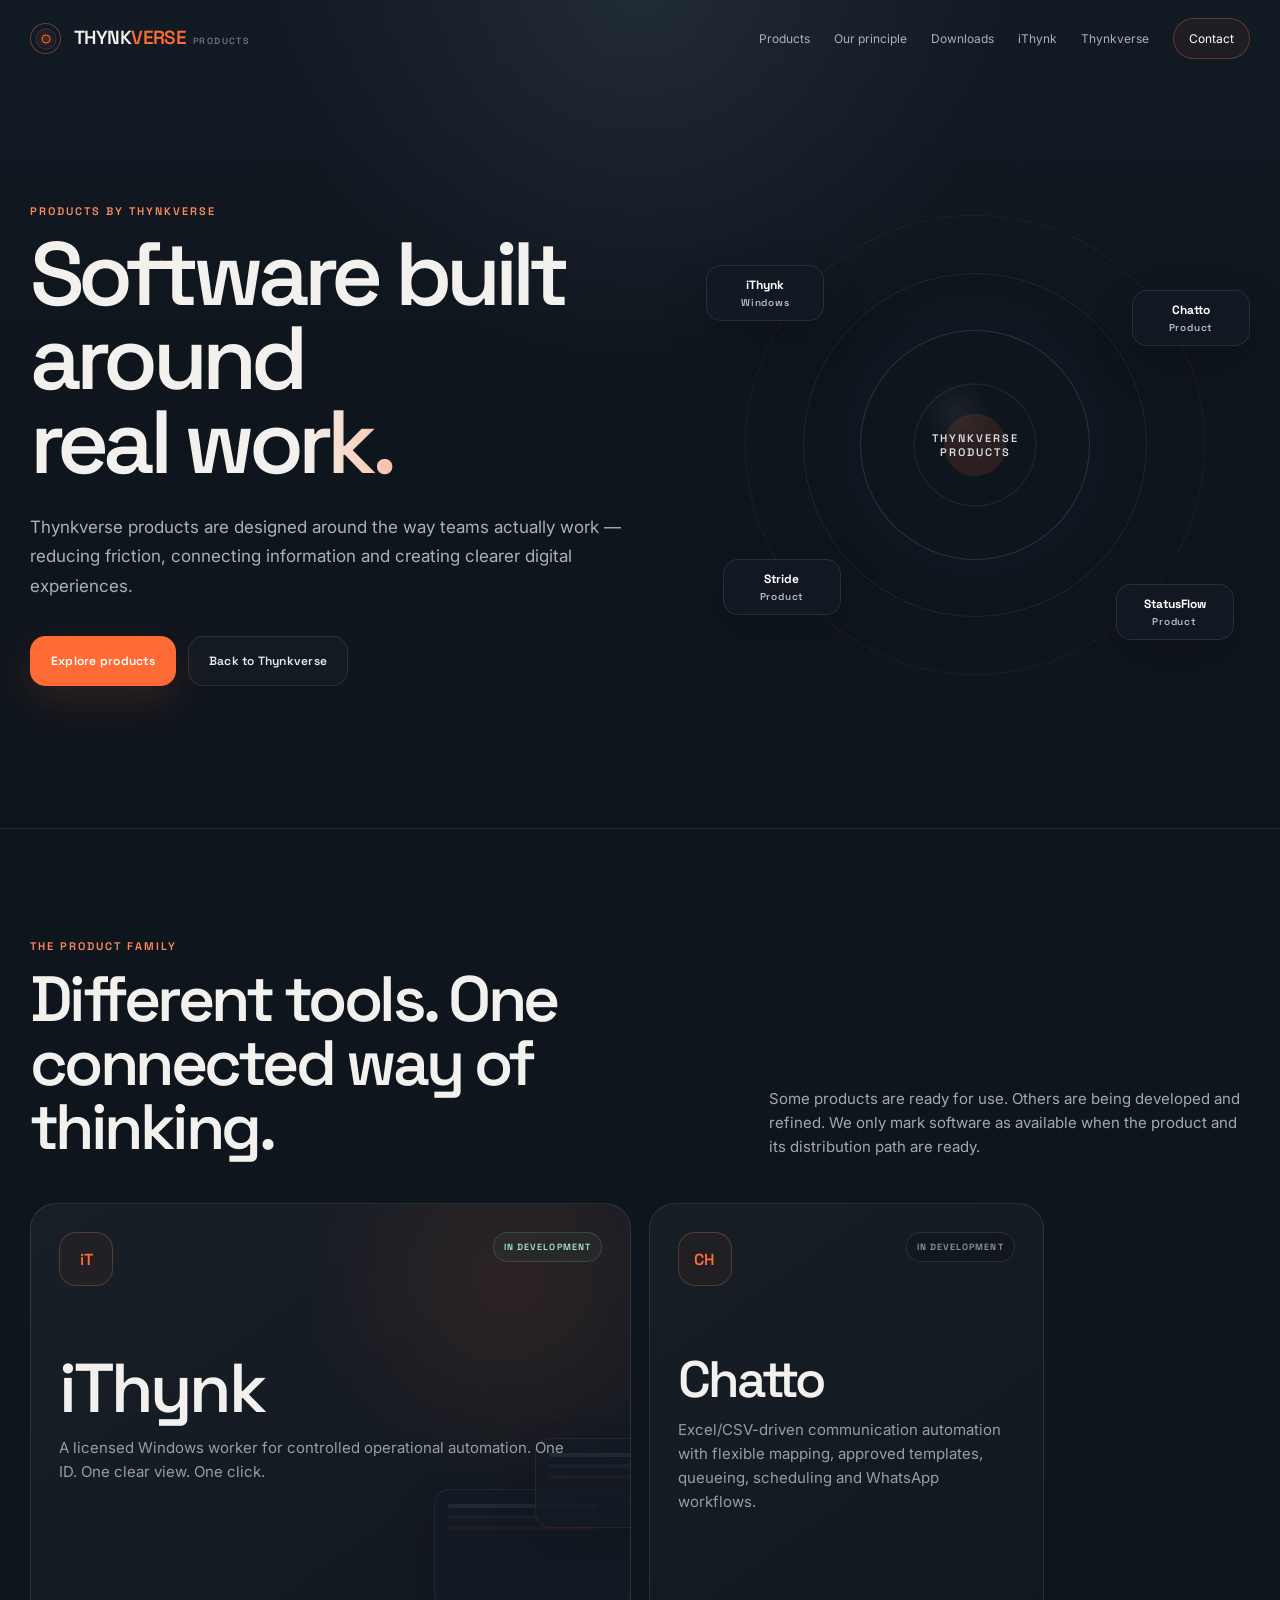
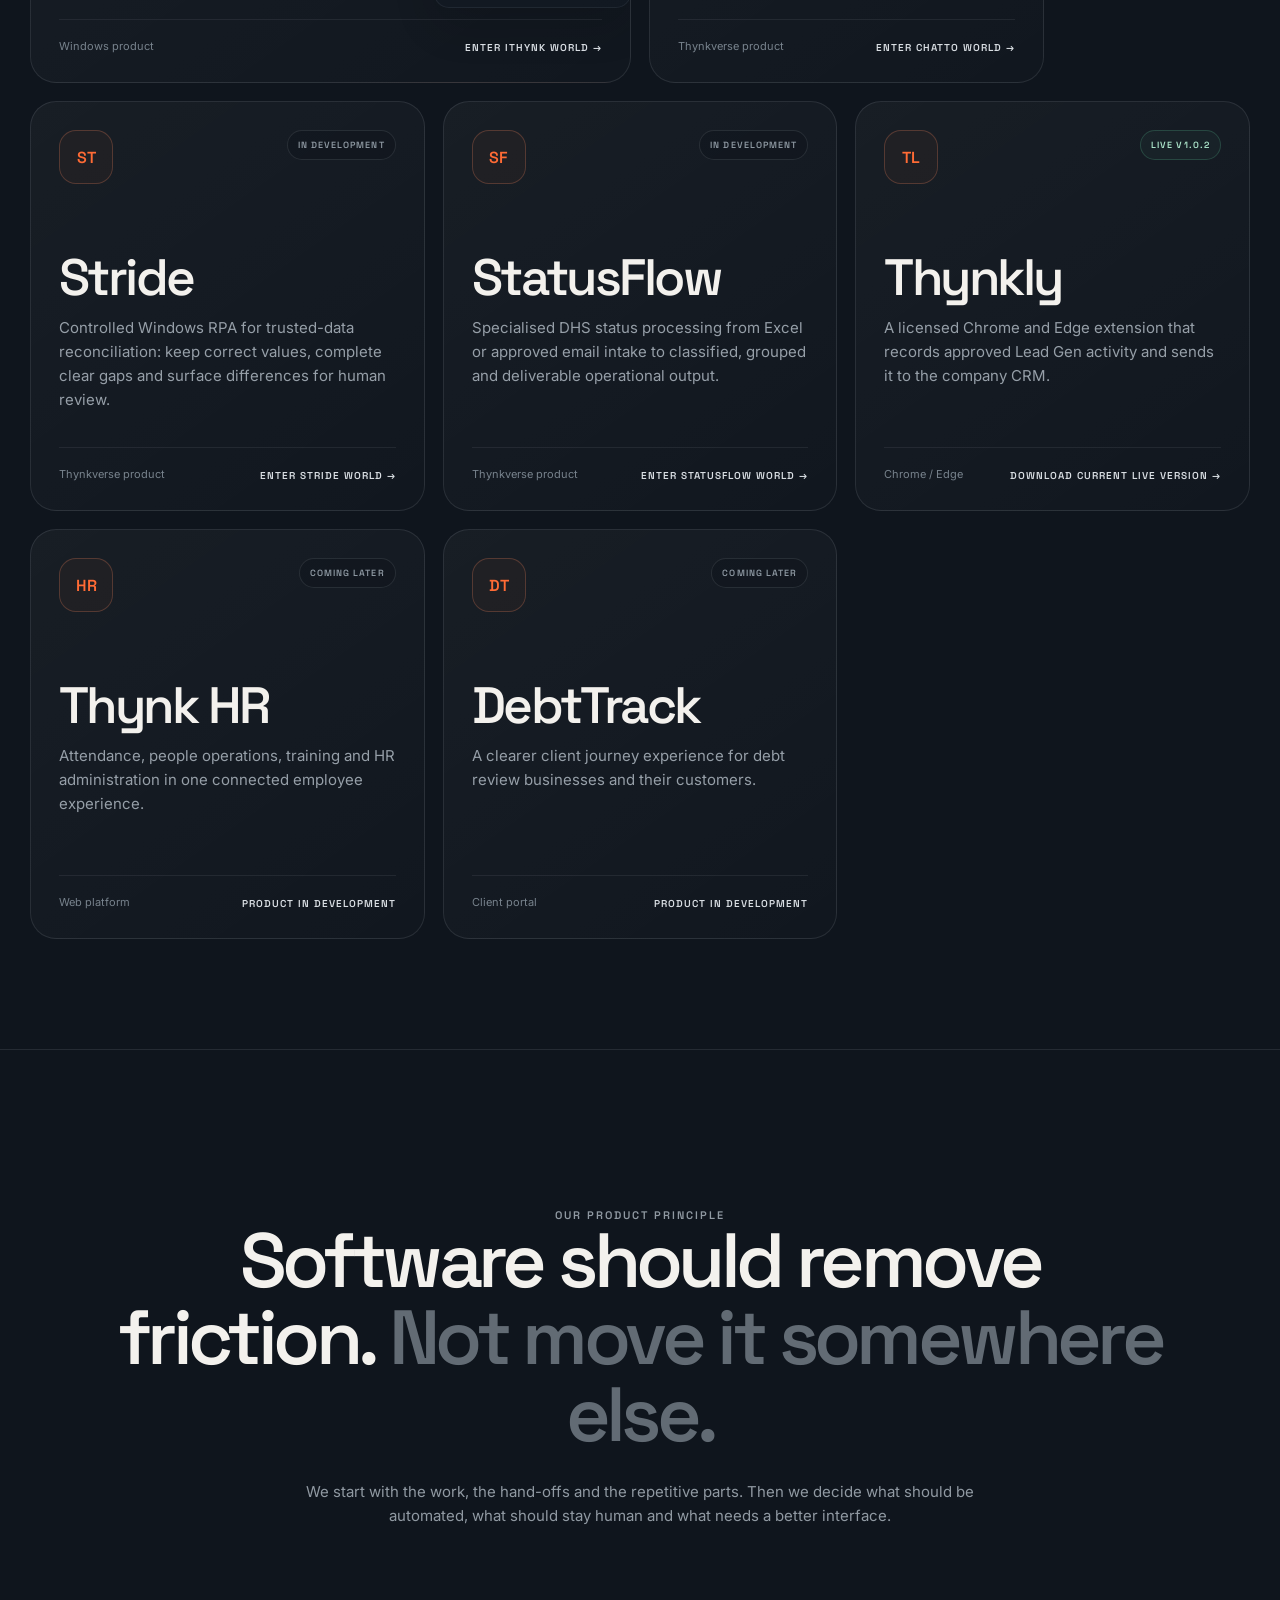
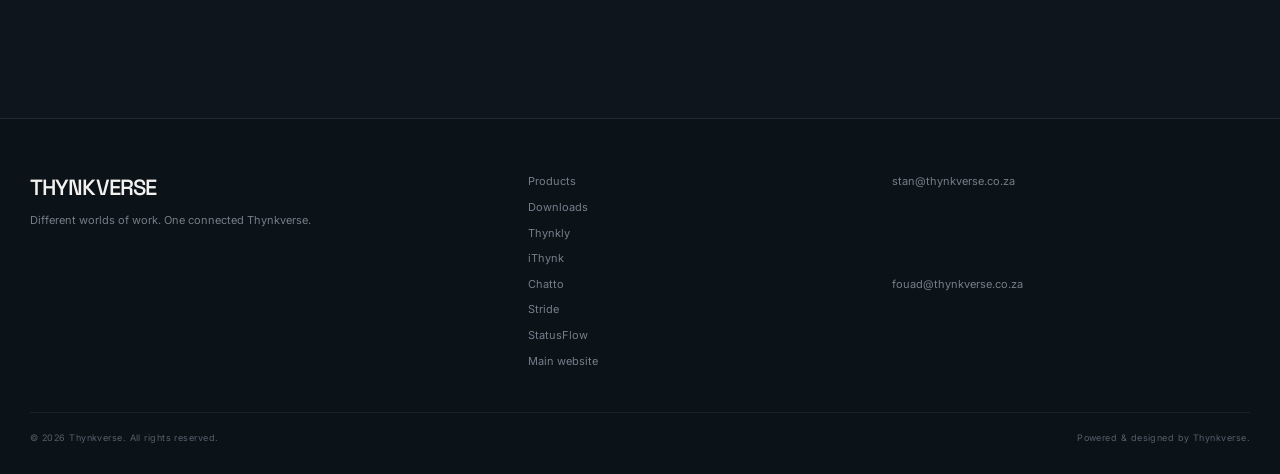
==== index.html @ 0e50cc1a "site(thynkly): stage v1.0.2 listing for Products and Downloads" ====
<!doctype html>
<html lang="en">
<head>
  <meta charset="utf-8">
  <meta name="viewport" content="width=device-width,initial-scale=1">
  <title>Products by Thynkverse</title>
  <meta name="description" content="Explore software products built by Thynkverse for real operational work.">
  <meta name="theme-color" content="#0f151d">
  <link rel="stylesheet" href="styles.css">
</head>
<body>
<div class="page-shell">
  <header class="site-header">
    <nav class="nav">
      <a class="brand" href="https://www.thynkverse.co.za/" aria-label="Thynkverse home">
        <span class="brand-mark" aria-hidden="true"></span>
        <span>THYNK<em>VERSE</em> <small>Products</small></span>
      </a>
      <button class="menu-button" aria-label="Open menu" aria-expanded="false">☰</button>
      <div class="nav-links">
        <a href="#products">Products</a>
        <a href="#principle">Our principle</a>
        <a href="downloads.html">Downloads</a>
        <a href="ithynk.html">iThynk</a>
        <a href="https://www.thynkverse.co.za/">Thynkverse</a>
        <a class="nav-cta" href="mailto:stan@thynkverse.co.za">Contact</a>
      </div>
    </nav>
  </header>

  <main>
    <section class="hero">
      <div class="container hero-grid">
        <div class="hero-copy reveal">
          <p class="eyebrow">Products by Thynkverse</p>
          <h1>Software built around <span class="gradient">real work.</span></h1>
          <p>Thynkverse products are designed around the way teams actually work — reducing friction, connecting information and creating clearer digital experiences.</p>
          <div class="hero-actions">
            <a class="btn btn-primary" href="#products">Explore products</a>
            <a class="btn btn-secondary" href="https://www.thynkverse.co.za/">Back to Thynkverse</a>
          </div>
        </div>
        <div class="product-orbit reveal" aria-hidden="true">
          <div class="orbit-core"><div class="core-label">THYNKVERSE<br>PRODUCTS</div></div>
          <div class="orbit-node"><strong>iThynk</strong>Windows</div>
          <div class="orbit-node"><strong>Chatto</strong>Product</div>
          <div class="orbit-node"><strong>Stride</strong>Product</div>
          <div class="orbit-node"><strong>StatusFlow</strong>Product</div>
        </div>
      </div>
    </section>

    <section class="section section-line" id="products">
      <div class="container">
        <div class="section-heading reveal">
          <div>
            <p class="eyebrow">The product family</p>
            <h2>Different tools. One connected way of thinking.</h2>
          </div>
          <p>Some products are ready for use. Others are being developed and refined. We only mark software as available when the product and its distribution path are ready.</p>
        </div>

        <div class="product-grid">
          <a class="product-card featured reveal" href="ithynk.html">
            <div class="product-top">
              <span class="product-icon">iT</span>
              <span class="product-badge live">In development</span>
            </div>
            <h3>iThynk</h3>
            <p>A licensed Windows worker for controlled operational automation. One ID. One clear view. One click.</p>
            <div class="product-visual" aria-hidden="true">
              <div class="ui-window one"></div><div class="ui-window two"></div>
            </div>
            <div class="product-meta"><span>Windows product</span><span class="product-link">Enter iThynk world →</span></div>
          </a>

          <a class="product-card reveal" href="chatto.html">
            <div class="product-top"><span class="product-icon">CH</span><span class="product-badge">In development</span></div>
            <h3>Chatto</h3>
            <p>Excel/CSV-driven communication automation with flexible mapping, approved templates, queueing, scheduling and WhatsApp workflows.</p>
            <div class="product-meta"><span>Thynkverse product</span><span class="product-link">Enter Chatto world →</span></div>
          </a>

          <a class="product-card reveal" href="stride.html">
            <div class="product-top"><span class="product-icon">ST</span><span class="product-badge">In development</span></div>
            <h3>Stride</h3>
            <p>Controlled Windows RPA for trusted-data reconciliation: keep correct values, complete clear gaps and surface differences for human review.</p>
            <div class="product-meta"><span>Thynkverse product</span><span class="product-link">Enter Stride world →</span></div>
          </a>

          <a class="product-card reveal" href="statusflow.html">
            <div class="product-top"><span class="product-icon">SF</span><span class="product-badge">In development</span></div>
            <h3>StatusFlow</h3>
            <p>Specialised DHS status processing from Excel or approved email intake to classified, grouped and deliverable operational output.</p>
            <div class="product-meta"><span>Thynkverse product</span><span class="product-link">Enter StatusFlow world →</span></div>
          </a>

          <a class="product-card reveal" href="thynkly.html">
            <div class="product-top"><span class="product-icon">TL</span><span class="product-badge live">LIVE v1.0.2</span></div>
            <h3>Thynkly</h3>
            <p>A licensed Chrome and Edge extension that records approved Lead Gen activity and sends it to the company CRM.</p>
            <div class="product-meta"><span>Chrome / Edge</span><span class="product-link">Download current LIVE version →</span></div>
          </a>

          <div class="product-card reveal">
            <div class="product-top"><span class="product-icon">HR</span><span class="product-badge">Coming later</span></div>
            <h3>Thynk HR</h3>
            <p>Attendance, people operations, training and HR administration in one connected employee experience.</p>
            <div class="product-meta"><span>Web platform</span><span class="product-link">Product in development</span></div>
          </div>

          <div class="product-card reveal">
            <div class="product-top"><span class="product-icon">DT</span><span class="product-badge">Coming later</span></div>
            <h3>DebtTrack</h3>
            <p>A clearer client journey experience for debt review businesses and their customers.</p>
            <div class="product-meta"><span>Client portal</span><span class="product-link">Product in development</span></div>
          </div>
        </div>
      </div>
    </section>

    <section class="philosophy section-line" id="principle">
      <div class="container reveal">
        <p class="eyebrow">Our product principle</p>
        <h2>Software should remove friction. <span>Not move it somewhere else.</span></h2>
        <p>We start with the work, the hand-offs and the repetitive parts. Then we decide what should be automated, what should stay human and what needs a better interface.</p>
      </div>
    </section>
  </main>

  <footer>
    <div class="container">
      <div class="footer-grid">
        <div><h3>THYNKVERSE</h3><p>Different worlds of work. One connected Thynkverse.</p></div>
        <div class="footer-links"><a href="#products">Products</a><a href="downloads.html">Downloads</a><a href="thynkly.html">Thynkly</a><a href="ithynk.html">iThynk</a><a href="chatto.html">Chatto</a><a href="stride.html">Stride</a><a href="statusflow.html">StatusFlow</a><a href="https://www.thynkverse.co.za/">Main website</a></div>
        <div class="footer-links"><a href="mailto:stan@thynkverse.co.za">stan@thynkverse.co.za</a><a href="mailto:fouad@thynkverse.co.za">fouad@thynkverse.co.za</a></div>
      </div>
      <div class="footer-bottom"><span>© 2026 Thynkverse. All rights reserved.</span><span>Powered & designed by Thynkverse.</span></div>
    </div>
  </footer>
</div>
<script src="app.js"></script>
</body>
</html>
---- styles.css ----
@import url('https://fonts.googleapis.com/css2?family=Inter:wght@400;500;600&family=Space+Grotesk:wght@500;600&display=swap');

:root{
  --bg:#0f151d;
  --bg-2:#121a24;
  --panel:#151e29;
  --panel-2:#192431;
  --text:#f3f1ed;
  --muted:#a4a9b0;
  --muted-2:#737c86;
  --line:rgba(220,228,238,.11);
  --orange:#ff6b35;
  --orange-2:#ff8a5b;
  --green:#63d9a4;
  --max:1220px;
  --display:'Space Grotesk',system-ui,sans-serif;
  --body:'Inter',system-ui,sans-serif;
  --ease:cubic-bezier(.2,.8,.2,1);
}

*{box-sizing:border-box}
html{scroll-behavior:smooth;background:var(--bg)}
body{margin:0;background:var(--bg);color:var(--text);font-family:var(--body);font-size:15px;line-height:1.6;overflow-x:hidden}
a{color:inherit}
button,a{-webkit-tap-highlight-color:transparent}
img{max-width:100%}
::selection{background:rgba(255,107,53,.35);color:#fff}

.page-shell{min-height:100vh;position:relative;isolation:isolate}
.page-shell::before{content:"";position:fixed;inset:0;z-index:-3;background:radial-gradient(circle at 50% 0%,rgba(139,162,190,.12),transparent 33%),linear-gradient(180deg,#121a23 0%,#0f151d 42%,#0f151d 100%)}
.page-shell::after{content:"";position:fixed;inset:0;z-index:-2;pointer-events:none;opacity:.2;background-image:linear-gradient(rgba(205,218,233,.035) 1px,transparent 1px),linear-gradient(90deg,rgba(205,218,233,.035) 1px,transparent 1px);background-size:84px 84px;mask-image:radial-gradient(circle at 50% 12%,#000 0 18%,transparent 65%);-webkit-mask-image:radial-gradient(circle at 50% 12%,#000 0 18%,transparent 65%)}

.container{width:min(var(--max),calc(100% - 48px));margin-inline:auto}
.eyebrow{margin:0 0 14px;color:var(--orange-2);font:600 11px var(--display);letter-spacing:.18em;text-transform:uppercase}
.muted{color:var(--muted)}

.site-header{position:fixed;z-index:40;left:0;right:0;top:0;height:78px;display:flex;align-items:center;border-bottom:1px solid transparent;transition:background .3s,border-color .3s,backdrop-filter .3s}
.site-header.scrolled{background:rgba(15,21,29,.76);border-color:var(--line);backdrop-filter:blur(20px)}
.nav{width:min(var(--max),calc(100% - 48px));margin:auto;display:flex;align-items:center;justify-content:space-between;gap:22px}
.brand{display:flex;align-items:center;gap:13px;text-decoration:none;font-family:var(--display);font-weight:600;letter-spacing:-.03em;font-size:19px}
.brand-mark{width:31px;height:31px;border:1px solid rgba(255,138,91,.35);border-radius:50%;position:relative;background:radial-gradient(circle at 50% 50%,rgba(255,107,53,.23),transparent 54%)}
.brand-mark::before,.brand-mark::after{content:"";position:absolute;left:50%;top:50%;border:1px solid rgba(220,228,238,.14);border-radius:50%;transform:translate(-50%,-50%)}
.brand-mark::before{width:19px;height:19px}.brand-mark::after{width:7px;height:7px;border-color:var(--orange)}
.brand em{color:var(--orange);font-style:normal}
.brand small{color:#74808b;font:500 9px var(--display);letter-spacing:.16em;text-transform:uppercase;margin-left:2px}
.nav-links{display:flex;align-items:center;gap:24px}
.nav-links>a{color:#aab1b8;text-decoration:none;font-size:12px;transition:color .2s}
.nav-links>a:hover{color:#fff}
.nav-cta{border:1px solid rgba(255,138,91,.28);border-radius:999px;padding:10px 15px!important;color:#fff!important;background:rgba(255,107,53,.055)}
.menu-button{display:none;border:1px solid var(--line);background:rgba(255,255,255,.02);border-radius:12px;width:42px;height:42px;color:#fff;font-size:18px}

.hero{min-height:92vh;display:flex;align-items:center;padding:148px 0 86px;position:relative}
.hero-grid{display:grid;grid-template-columns:minmax(0,1.05fr) minmax(380px,.95fr);gap:64px;align-items:center}
.hero h1{font:560 clamp(58px,7vw,104px)/.94 var(--display);letter-spacing:-.065em;margin:0;max-width:860px}
.hero .gradient{display:block;color:transparent;background:linear-gradient(90deg,#f3f1ed 0%,#f3f1ed 45%,#ff9a70 72%,#ff6b35 100%);-webkit-background-clip:text;background-clip:text}
.hero-copy>p:not(.eyebrow){max-width:665px;margin:28px 0 0;color:#aab1b8;font-size:17px;line-height:1.75}
.hero-actions{display:flex;flex-wrap:wrap;gap:12px;margin-top:34px}
.btn{min-height:50px;padding:0 20px;border-radius:15px;display:inline-flex;align-items:center;justify-content:center;gap:10px;text-decoration:none;font:600 12px var(--display);letter-spacing:.02em;border:1px solid var(--line);transition:transform .25s var(--ease),background .25s,border-color .25s,box-shadow .25s}
.btn:hover{transform:translateY(-3px)}
.btn-primary{background:var(--orange);border-color:var(--orange);color:#fff;box-shadow:0 14px 38px rgba(255,107,53,.14)}
.btn-primary:hover{background:#ff7644;box-shadow:0 20px 52px rgba(255,107,53,.2)}
.btn-secondary{background:rgba(255,255,255,.025);color:#e7ebee}
.btn-disabled{opacity:.64;cursor:not-allowed}.btn-disabled:hover{transform:none}

.product-orbit{height:500px;position:relative;display:grid;place-items:center}
.orbit-core{width:230px;height:230px;border-radius:50%;position:relative;border:1px solid rgba(218,228,238,.14);background:radial-gradient(circle at 42% 36%,rgba(255,255,255,.06),transparent 18%),radial-gradient(circle,rgba(255,107,53,.12) 0 19%,transparent 19.6% 37%,rgba(166,186,208,.08) 37.5% 38%,transparent 38.5%);box-shadow:0 0 80px rgba(70,91,115,.08)}
.orbit-core::before,.orbit-core::after{content:"";position:absolute;inset:-58px;border:1px solid rgba(214,225,237,.08);border-radius:50%;animation:spin 22s linear infinite}
.orbit-core::after{inset:-116px;border-style:dashed;border-color:rgba(255,107,53,.14);animation-direction:reverse;animation-duration:30s}
.core-label{position:absolute;inset:0;display:grid;place-items:center;text-align:center;font:600 11px var(--display);letter-spacing:.18em;color:#d7dde3;text-transform:uppercase}
.orbit-node{position:absolute;min-width:118px;padding:11px 14px;border:1px solid var(--line);border-radius:15px;background:rgba(18,26,36,.78);backdrop-filter:blur(12px);box-shadow:0 16px 44px rgba(0,0,0,.18);font:600 10px var(--display);letter-spacing:.08em;text-align:center;color:#b8c0c8;animation:float 6s ease-in-out infinite}
.orbit-node strong{display:block;color:#fff;font-size:12px;margin-bottom:3px;letter-spacing:0}
.orbit-node:nth-child(2){left:1%;top:14%;animation-delay:-1s}.orbit-node:nth-child(3){right:0;top:19%;animation-delay:-2.4s}.orbit-node:nth-child(4){left:4%;bottom:16%;animation-delay:-3.5s}.orbit-node:nth-child(5){right:3%;bottom:11%;animation-delay:-4.7s}
@keyframes spin{to{transform:rotate(360deg)}}
@keyframes float{50%{transform:translateY(-10px)}}

.section{padding:110px 0;position:relative}
.section-line{border-top:1px solid var(--line)}
.section-heading{display:grid;grid-template-columns:1fr .72fr;gap:70px;align-items:end;margin-bottom:44px}
.section-heading h2{font:560 clamp(40px,5vw,70px)/1 var(--display);letter-spacing:-.055em;margin:0;max-width:820px}
.section-heading>p{margin:0;color:var(--muted);max-width:520px}

.product-grid{display:grid;grid-template-columns:repeat(12,1fr);gap:18px}
.product-card{grid-column:span 4;min-height:410px;border:1px solid var(--line);border-radius:26px;padding:28px;position:relative;overflow:hidden;text-decoration:none;background:linear-gradient(145deg,rgba(255,255,255,.038),rgba(255,255,255,.012));transition:transform .42s var(--ease),border-color .32s,box-shadow .32s}
.product-card.featured{grid-column:span 6;min-height:480px;background:radial-gradient(circle at 80% 16%,rgba(255,107,53,.1),transparent 33%),linear-gradient(145deg,rgba(255,255,255,.045),rgba(255,255,255,.012))}
.product-card:hover{transform:translateY(-7px);border-color:rgba(255,138,91,.3);box-shadow:0 28px 72px rgba(0,0,0,.22)}
.product-card::after{content:"";position:absolute;width:35%;height:150%;left:-55%;top:-20%;transform:rotate(15deg);background:linear-gradient(90deg,transparent,rgba(255,138,91,.09),transparent);transition:left .9s var(--ease)}
.product-card:hover::after{left:125%}
.product-top{display:flex;justify-content:space-between;gap:20px;align-items:flex-start;position:relative;z-index:2}
.product-badge{padding:8px 10px;border:1px solid rgba(220,228,238,.1);border-radius:999px;color:#8e98a2;font:600 9px var(--display);letter-spacing:.12em;text-transform:uppercase;background:rgba(7,12,17,.18)}
.product-badge.live{color:#aee7cd;border-color:rgba(99,217,164,.2);background:rgba(99,217,164,.04)}
.product-icon{width:54px;height:54px;border:1px solid rgba(255,138,91,.24);border-radius:17px;display:grid;place-items:center;color:var(--orange);font:600 16px var(--display);background:rgba(255,107,53,.045)}
.product-card h3{font:560 clamp(34px,4vw,54px)/1 var(--display);letter-spacing:-.05em;margin:68px 0 13px;position:relative;z-index:2}
.product-card.featured h3{font-size:clamp(48px,5.4vw,74px)}
.product-card p{margin:0;color:#969fa8;max-width:520px;position:relative;z-index:2}
.product-meta{position:absolute;left:28px;right:28px;bottom:26px;z-index:2;display:flex;align-items:center;justify-content:space-between;gap:15px;border-top:1px solid rgba(220,228,238,.075);padding-top:18px;color:#78838d;font-size:11px}
.product-link{color:#d9dee3;font:600 10px var(--display);letter-spacing:.1em;text-transform:uppercase}
.product-visual{position:absolute;right:-44px;bottom:74px;width:240px;height:170px;opacity:.65;z-index:1;transition:transform .6s var(--ease),opacity .4s}
.product-card:hover .product-visual{transform:translate(-8px,-6px);opacity:.95}
.ui-window{position:absolute;border:1px solid rgba(218,228,239,.11);border-radius:15px;background:rgba(19,28,38,.74);box-shadow:0 18px 46px rgba(0,0,0,.2)}
.ui-window.one{width:82%;height:70%;left:0;bottom:0}.ui-window.two{width:58%;height:53%;right:0;top:0;border-color:rgba(255,107,53,.17)}
.ui-window::before{content:"";position:absolute;left:13px;right:32px;top:14px;height:4px;border-radius:9px;background:rgba(255,255,255,.1);box-shadow:0 11px 0 rgba(255,255,255,.045),0 22px 0 rgba(255,107,53,.08)}

.philosophy{padding:130px 0;text-align:center}
.philosophy h2{font:560 clamp(44px,6vw,82px)/1 var(--display);letter-spacing:-.06em;margin:0 auto;max-width:1050px}
.philosophy h2 span{color:#626b74}
.philosophy p{max-width:690px;margin:28px auto 0;color:#9099a2}

/* iThynk product page */
.product-hero{padding:152px 0 92px;min-height:86vh;display:flex;align-items:center}
.product-hero-grid{display:grid;grid-template-columns:minmax(0,1.02fr) minmax(420px,.98fr);gap:65px;align-items:center}
.product-hero h1{font:560 clamp(68px,9vw,128px)/.88 var(--display);letter-spacing:-.075em;margin:0}
.tagline{font:540 clamp(27px,3vw,43px)/1.05 var(--display);letter-spacing:-.04em;margin:22px 0 0;color:#dadddf}
.product-hero p.lead{color:#9da6af;max-width:670px;margin:25px 0 0;font-size:16px}
.status-row{display:flex;flex-wrap:wrap;gap:9px;margin-top:27px}
.status-chip{border:1px solid var(--line);border-radius:999px;padding:8px 11px;color:#9ca6af;font:600 9px var(--display);letter-spacing:.1em;text-transform:uppercase;background:rgba(255,255,255,.02)}
.status-chip.orange{border-color:rgba(255,138,91,.25);color:#ffc0a5;background:rgba(255,107,53,.045)}

.app-frame{min-height:440px;border:1px solid rgba(220,228,238,.12);border-radius:29px;padding:14px;background:rgba(11,17,24,.66);box-shadow:0 35px 100px rgba(0,0,0,.25);position:relative;overflow:hidden}
.app-frame::before{content:"";position:absolute;inset:-20%;background:radial-gradient(circle at 78% 20%,rgba(255,107,53,.13),transparent 34%);pointer-events:none}
.app-window{height:100%;min-height:410px;border:1px solid rgba(220,228,238,.08);border-radius:20px;background:#121a23;display:grid;grid-template-columns:96px 1fr;overflow:hidden;position:relative}
.app-sidebar{border-right:1px solid rgba(220,228,238,.07);padding:20px 14px;display:flex;flex-direction:column;gap:13px}
.app-logo{width:36px;height:36px;border-radius:12px;background:rgba(255,107,53,.1);border:1px solid rgba(255,138,91,.2);display:grid;place-items:center;color:var(--orange);font:600 12px var(--display);margin-bottom:14px}
.app-dot{height:8px;border-radius:5px;background:rgba(219,228,238,.055)}.app-dot.active{background:rgba(255,107,53,.24)}
.app-content{padding:26px;position:relative}.app-label{color:#707c87;font:600 8px var(--display);letter-spacing:.15em;text-transform:uppercase}.app-title{font:560 24px var(--display);letter-spacing:-.04em;margin:5px 0 20px}
.search-bar{height:46px;border:1px solid rgba(220,228,238,.09);border-radius:13px;padding:0 14px;display:flex;align-items:center;justify-content:space-between;color:#687580;background:rgba(255,255,255,.015)}
.search-action{width:72px;height:28px;border-radius:9px;background:var(--orange);color:#fff;display:grid;place-items:center;font:600 8px var(--display);letter-spacing:.06em}
.data-grid{display:grid;grid-template-columns:1fr 1fr;gap:12px;margin-top:18px}.data-card{min-height:96px;border:1px solid rgba(220,228,238,.075);border-radius:14px;padding:13px;background:rgba(255,255,255,.012)}.data-card span{display:block;color:#6f7b86;font-size:8px;text-transform:uppercase;letter-spacing:.1em}.data-card strong{display:block;margin-top:10px;font:560 17px var(--display);color:#cbd1d7}.data-card.highlight strong{color:#ff9368}
.preview-note{position:absolute;right:20px;bottom:17px;color:#64707b;font-size:8px;letter-spacing:.07em;text-transform:uppercase}

.feature-grid{display:grid;grid-template-columns:repeat(3,1fr);gap:16px}.feature-card{min-height:240px;border:1px solid var(--line);border-radius:22px;padding:24px;background:linear-gradient(145deg,rgba(255,255,255,.028),rgba(255,255,255,.009));position:relative;overflow:hidden}.feature-card span{display:block;color:var(--orange);font:600 9px var(--display);letter-spacing:.14em;text-transform:uppercase}.feature-card h3{font:560 27px/1.05 var(--display);letter-spacing:-.04em;margin:22px 0 13px}.feature-card p{color:#8f99a2;margin:0;font-size:13px}

.split{display:grid;grid-template-columns:.85fr 1.15fr;gap:76px;align-items:start}.split h2{font:560 clamp(42px,5vw,68px)/.98 var(--display);letter-spacing:-.055em;margin:0}.flow-list{display:grid;border-top:1px solid var(--line)}.flow-item{display:grid;grid-template-columns:52px 1fr;gap:18px;padding:24px 0;border-bottom:1px solid var(--line)}.flow-no{font:600 9px var(--display);letter-spacing:.13em;color:#59636d}.flow-item h3{font:560 22px var(--display);margin:0 0 7px;letter-spacing:-.03em}.flow-item p{margin:0;color:#8f99a2;font-size:13px}

.release-card{border:1px solid rgba(255,138,91,.18);border-radius:28px;padding:34px;background:radial-gradient(circle at 85% 10%,rgba(255,107,53,.09),transparent 35%),linear-gradient(145deg,rgba(255,255,255,.032),rgba(255,255,255,.01));display:grid;grid-template-columns:1fr auto;gap:34px;align-items:center}.release-card h2{font:560 clamp(36px,4.5vw,60px)/1 var(--display);letter-spacing:-.05em;margin:0}.release-card p{color:#929ca5;margin:14px 0 0;max-width:720px}.release-status{display:flex;align-items:center;gap:9px;margin-top:17px;color:#aab3bb;font-size:11px}.release-status i{width:8px;height:8px;border-radius:50%;background:#f0a35a;box-shadow:0 0 15px rgba(240,163,90,.5)}
.requirements{display:grid;grid-template-columns:repeat(2,1fr);gap:12px}.requirement{border-top:1px solid var(--line);padding:20px 0;display:flex;justify-content:space-between;gap:20px}.requirement span{color:#6f7b86;font-size:11px}.requirement strong{font-weight:500;color:#c7cdd3;text-align:right}

.support-panel{border:1px solid var(--line);border-radius:28px;padding:38px;display:grid;grid-template-columns:1fr auto;gap:35px;align-items:center;background:rgba(255,255,255,.014)}.support-panel h2{font:560 clamp(34px,4vw,54px)/1 var(--display);letter-spacing:-.05em;margin:0}.support-panel p{color:#8f99a2;max-width:650px;margin:14px 0 0}

.toast{position:fixed;z-index:100;right:24px;bottom:24px;width:min(390px,calc(100% - 32px));padding:17px 18px;border:1px solid rgba(255,138,91,.24);border-radius:17px;background:rgba(17,25,35,.94);backdrop-filter:blur(18px);box-shadow:0 24px 70px rgba(0,0,0,.3);opacity:0;transform:translateY(18px);pointer-events:none;transition:.35s var(--ease)}.toast.show{opacity:1;transform:none}.toast strong{font:600 12px var(--display)}.toast p{margin:5px 0 0;color:#929ca5;font-size:11px}

footer{border-top:1px solid var(--line);padding:54px 0 28px;margin-top:60px;background:rgba(7,11,16,.28)}
.footer-grid{display:grid;grid-template-columns:1fr .7fr .8fr;gap:50px}.footer-grid h3{font:560 22px var(--display);letter-spacing:-.04em;margin:0 0 10px}.footer-grid p,.footer-grid a{font-size:11px;color:#747f89;text-decoration:none}.footer-links{display:grid;gap:8px}.footer-links a:hover{color:#fff}.footer-bottom{margin-top:42px;padding-top:18px;border-top:1px solid rgba(220,228,238,.07);display:flex;justify-content:space-between;gap:20px;color:#56616b;font-size:9px;letter-spacing:.05em}

.reveal{opacity:0;transform:translateY(26px);transition:opacity .7s var(--ease),transform .7s var(--ease)}.reveal.in{opacity:1;transform:none}

@media(max-width:980px){
  .hero-grid,.product-hero-grid{grid-template-columns:1fr}.product-orbit{height:390px}.hero{padding-top:132px}.product-hero{padding-top:132px}.product-grid{grid-template-columns:1fr}.product-card,.product-card.featured{grid-column:auto}.section-heading,.split{grid-template-columns:1fr;gap:28px}.feature-grid{grid-template-columns:1fr 1fr}.footer-grid{grid-template-columns:1fr 1fr}.footer-grid>div:first-child{grid-column:1/-1}.release-card,.support-panel{grid-template-columns:1fr}.release-card .btn,.support-panel .btn{justify-self:start}}
@media(max-width:720px){
  .container,.nav{width:min(100% - 32px,var(--max))}.nav-links{display:none;position:absolute;left:16px;right:16px;top:68px;padding:16px;border:1px solid var(--line);border-radius:18px;background:rgba(15,21,29,.97);backdrop-filter:blur(20px);flex-direction:column;align-items:stretch}.nav-links.open{display:flex}.nav-links>a{padding:9px}.menu-button{display:block}.brand small{display:none}.hero{min-height:auto;padding-bottom:70px}.hero h1{font-size:clamp(51px,15vw,78px)}.hero-copy>p:not(.eyebrow){font-size:15px}.product-orbit{height:330px;transform:scale(.88)}.section{padding:82px 0}.section-heading h2{font-size:42px}.product-card,.product-card.featured{min-height:420px;padding:23px}.product-card h3,.product-card.featured h3{margin-top:55px}.product-visual{opacity:.4;right:-88px}.product-hero h1{font-size:clamp(66px,20vw,94px)}.app-frame{min-height:360px}.app-window{min-height:330px;grid-template-columns:65px 1fr}.app-sidebar{padding:16px 10px}.app-content{padding:19px}.data-grid{grid-template-columns:1fr}.data-card:nth-child(n+3){display:none}.feature-grid,.requirements{grid-template-columns:1fr}.release-card,.support-panel{padding:27px}.footer-grid{grid-template-columns:1fr}.footer-grid>div:first-child{grid-column:auto}.footer-bottom{flex-direction:column}.orbit-node{min-width:104px;font-size:8px}.orbit-node strong{font-size:10px}}
@media(prefers-reduced-motion:reduce){html{scroll-behavior:auto}.orbit-core::before,.orbit-core::after,.orbit-node{animation:none}.reveal{opacity:1;transform:none}.product-card,.btn{transition:none}}
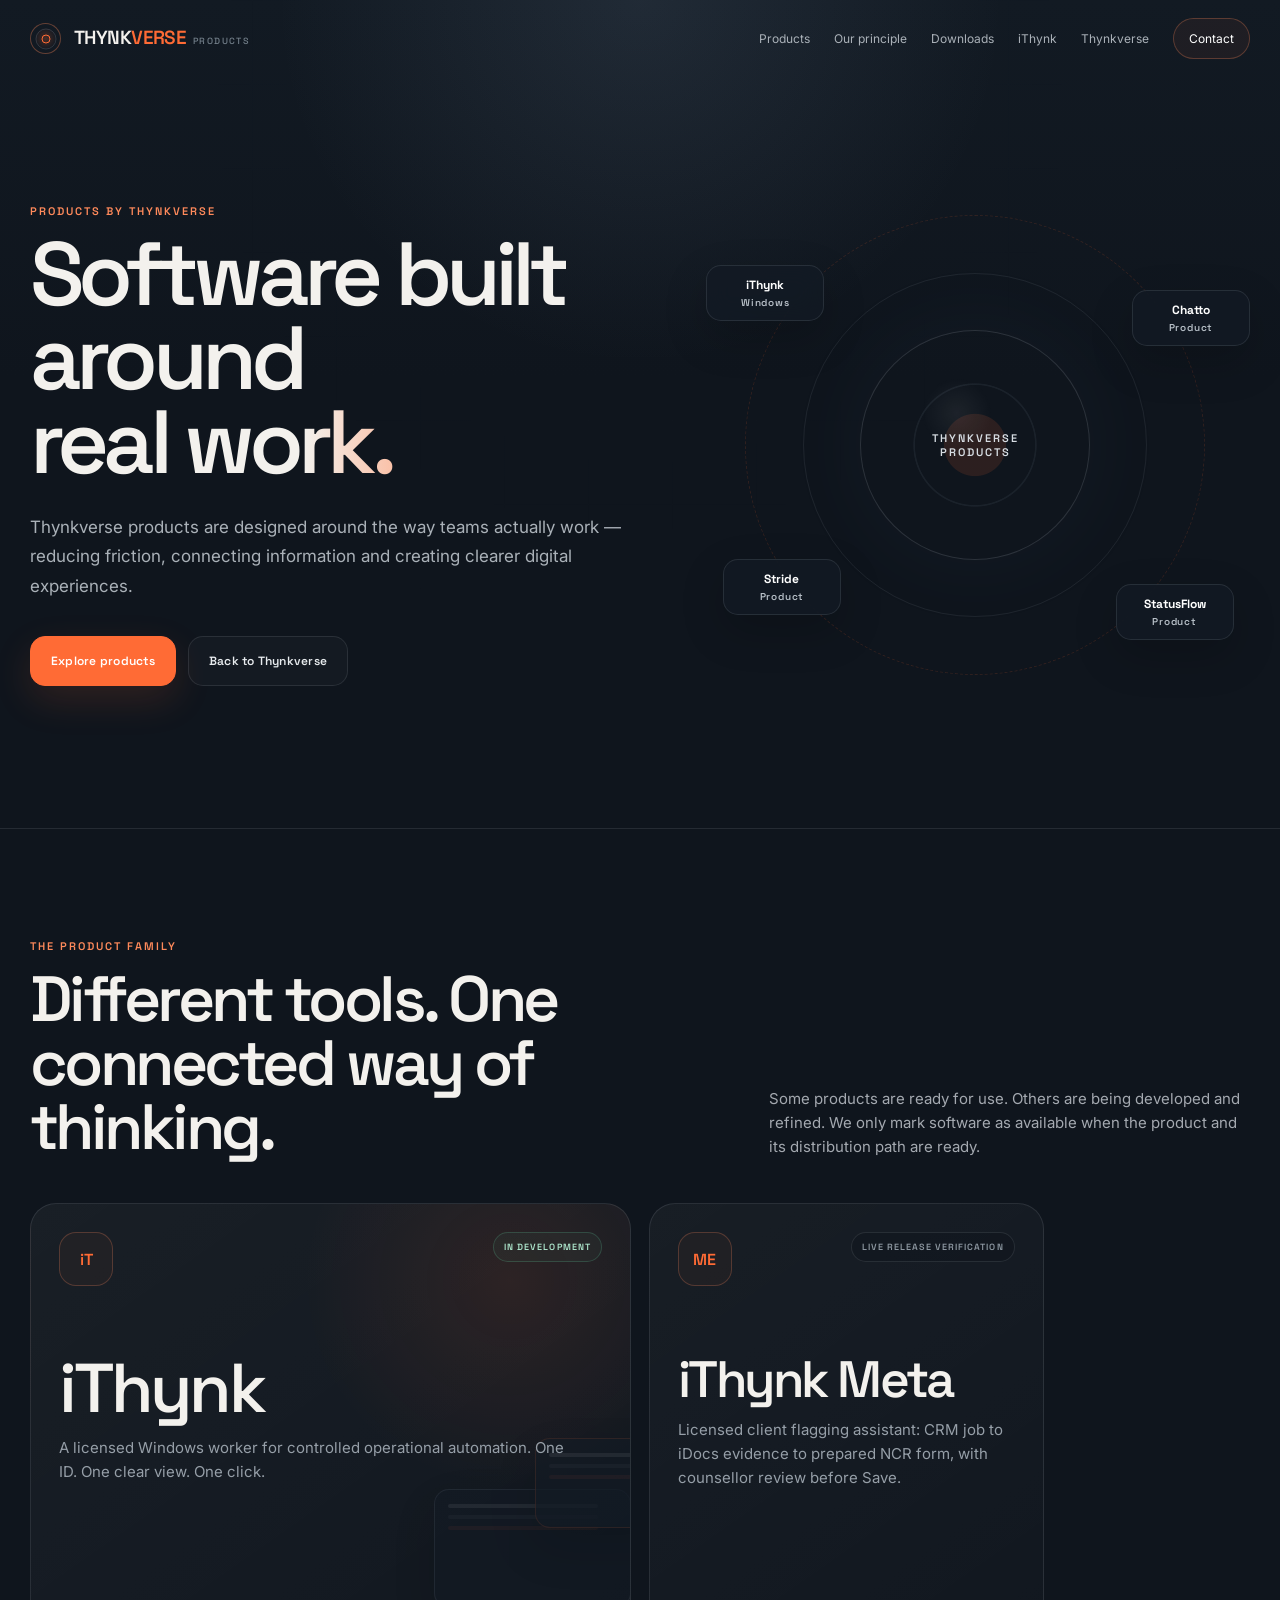
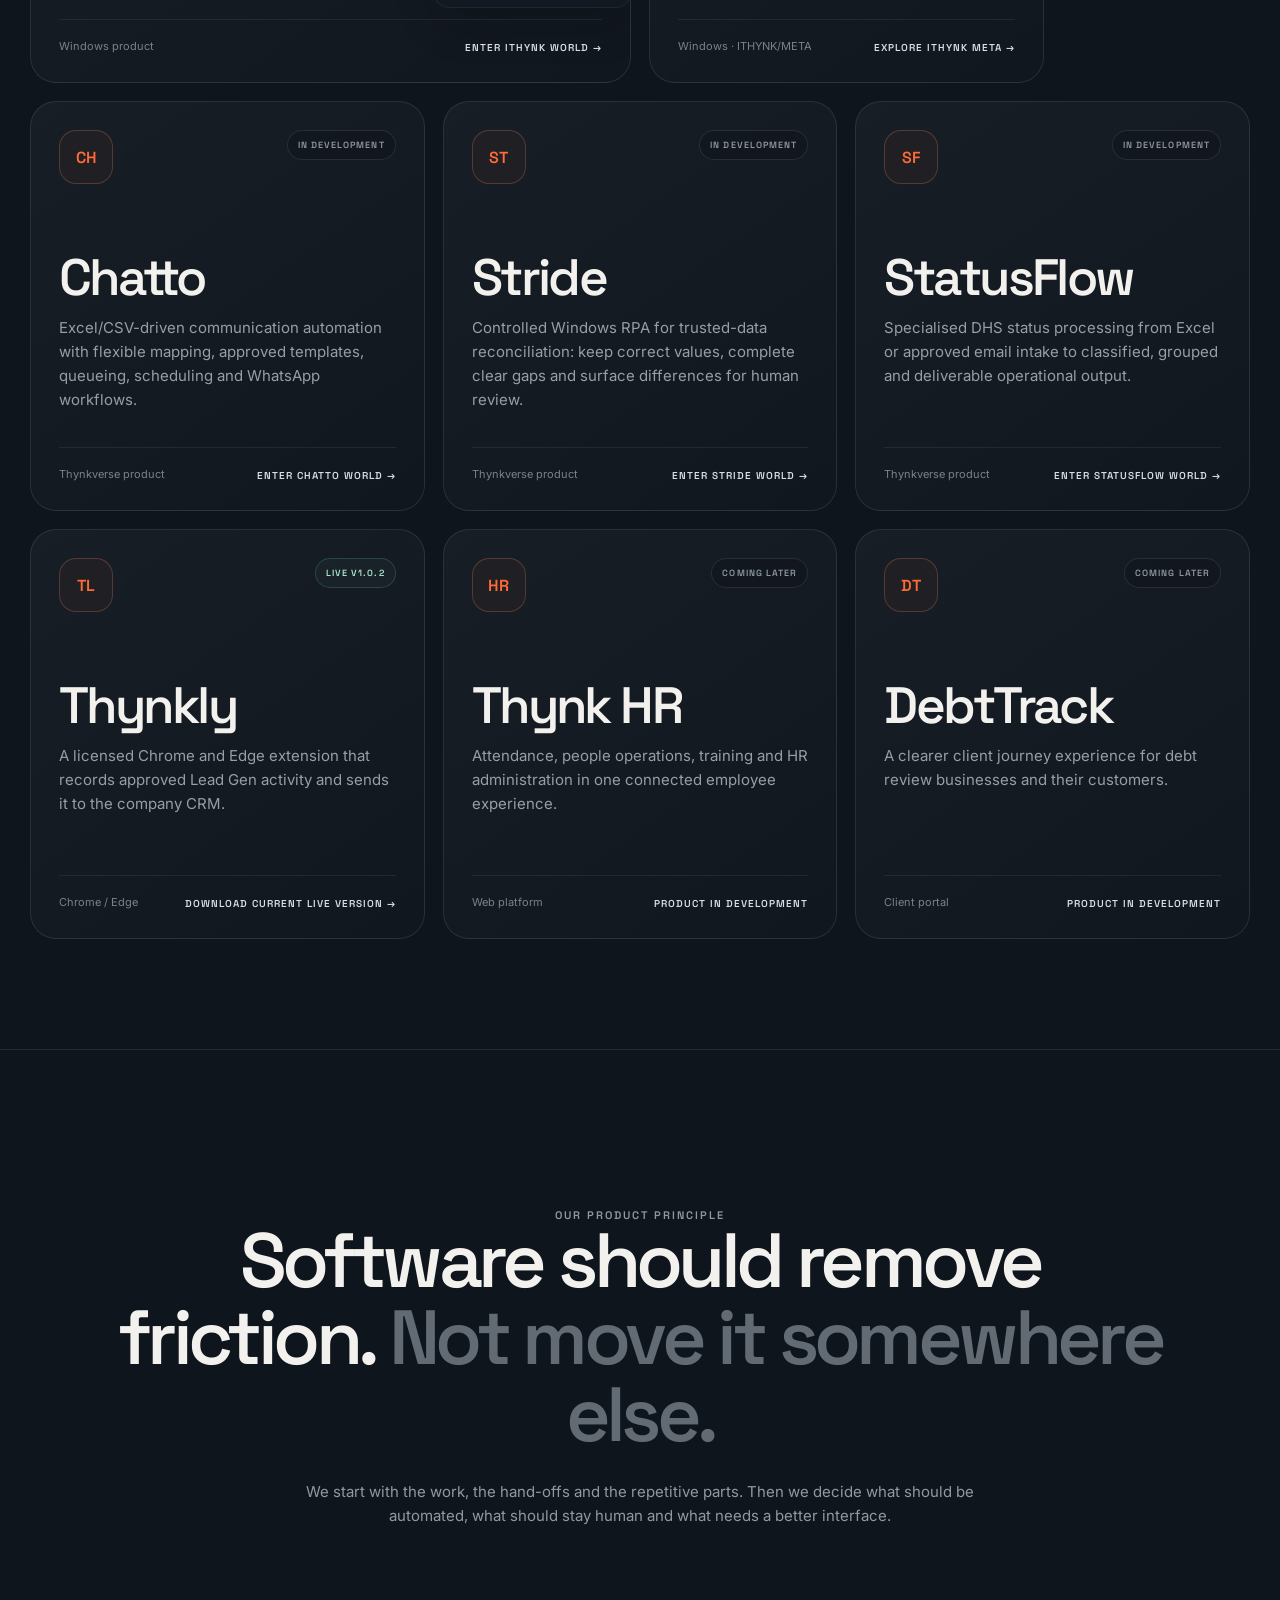
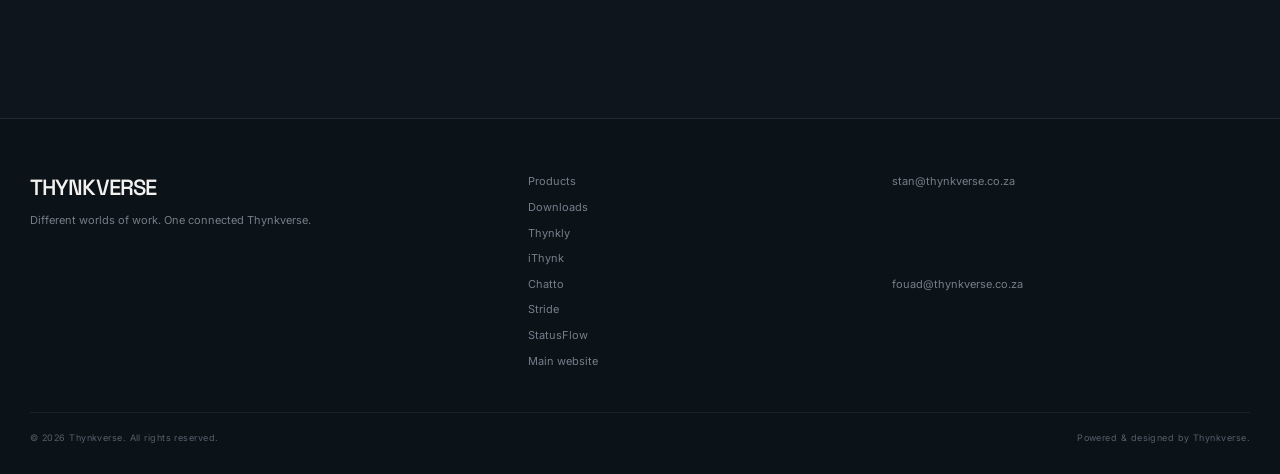
==== commit 2aa2e21e: "Stage iThynk Meta product page and gated LIVE download listing" ====
--- a/index.html
+++ b/index.html
@@ -74,6 +74,13 @@
             <div class="product-meta"><span>Windows product</span><span class="product-link">Enter iThynk world →</span></div>
           </a>
 
+          <a class="product-card reveal" href="ithynk-meta.html">
+            <div class="product-top"><span class="product-icon">ME</span><span class="product-badge">LIVE release verification</span></div>
+            <h3>iThynk Meta</h3>
+            <p>Licensed client flagging assistant: CRM job to iDocs evidence to prepared NCR form, with counsellor review before Save.</p>
+            <div class="product-meta"><span>Windows · ITHYNK/META</span><span class="product-link">Explore iThynk Meta →</span></div>
+          </a>
+
           <a class="product-card reveal" href="chatto.html">
             <div class="product-top"><span class="product-icon">CH</span><span class="product-badge">In development</span></div>
             <h3>Chatto</h3>
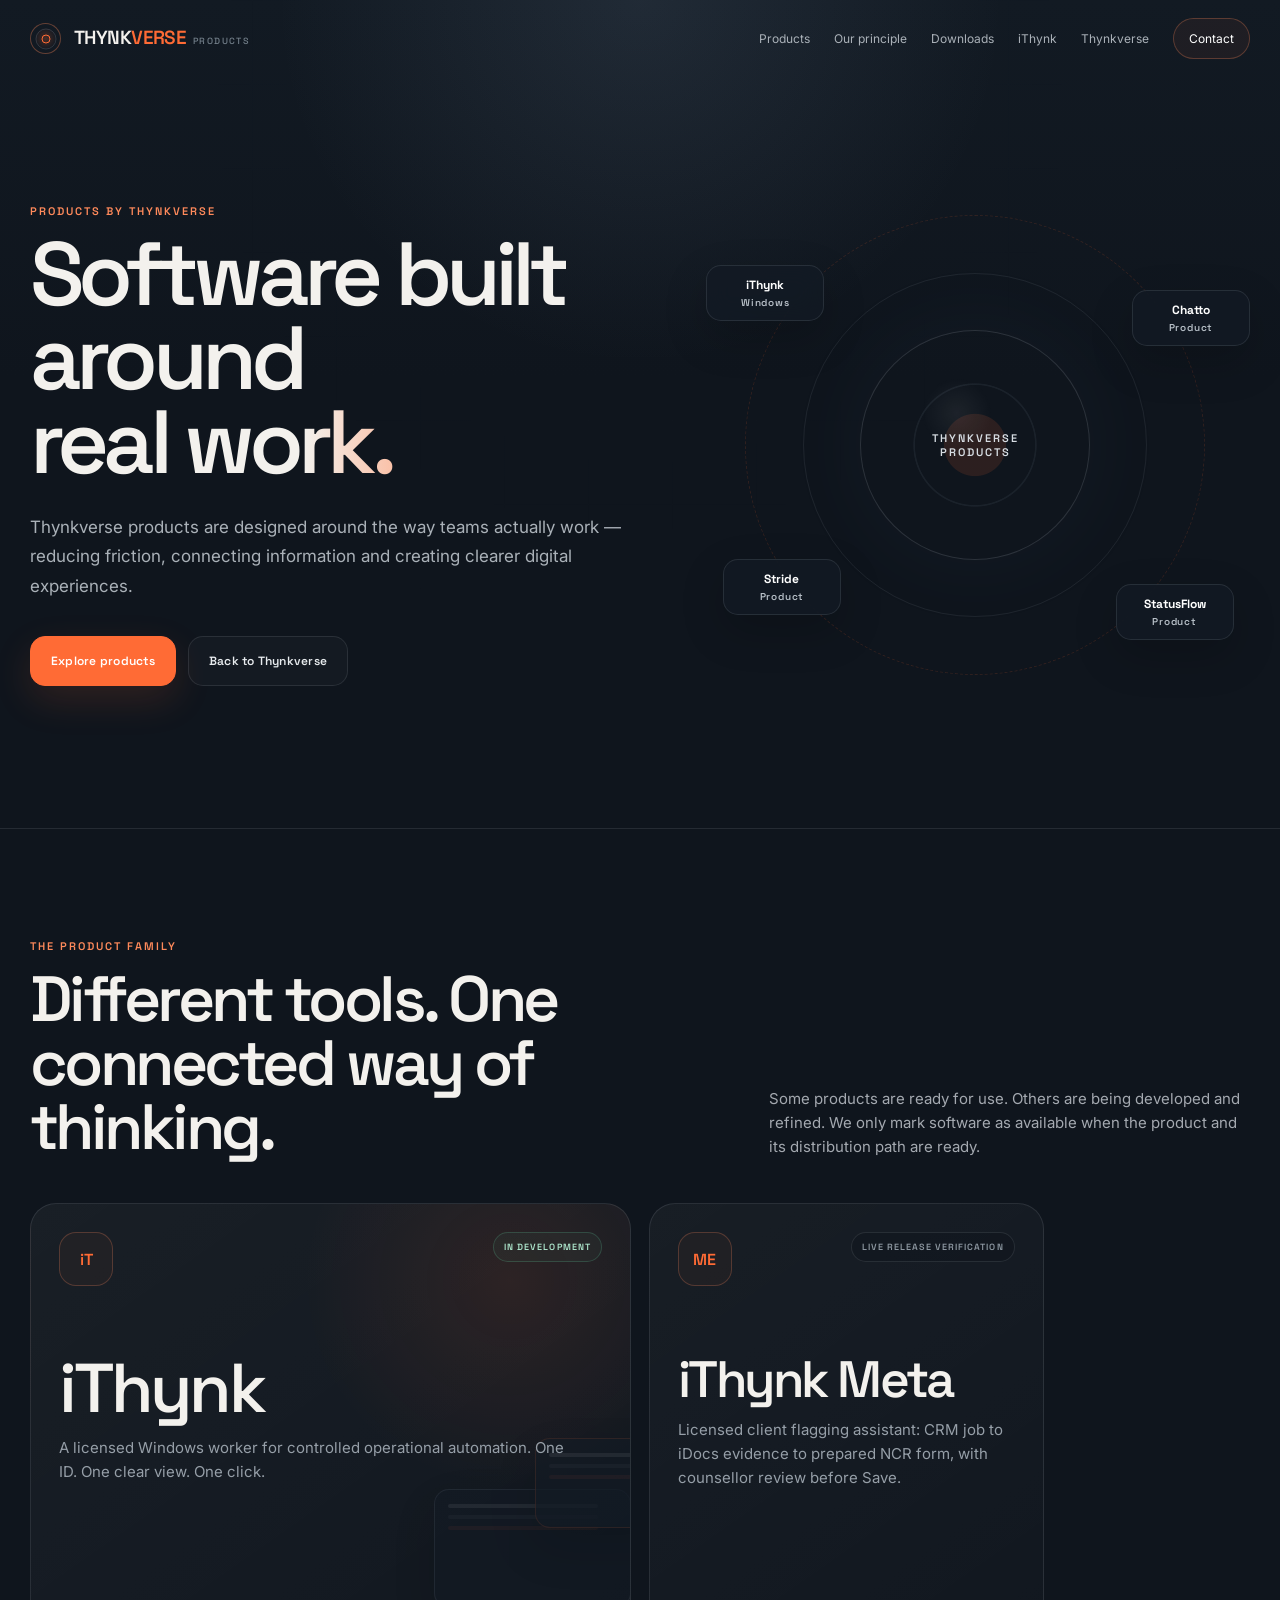
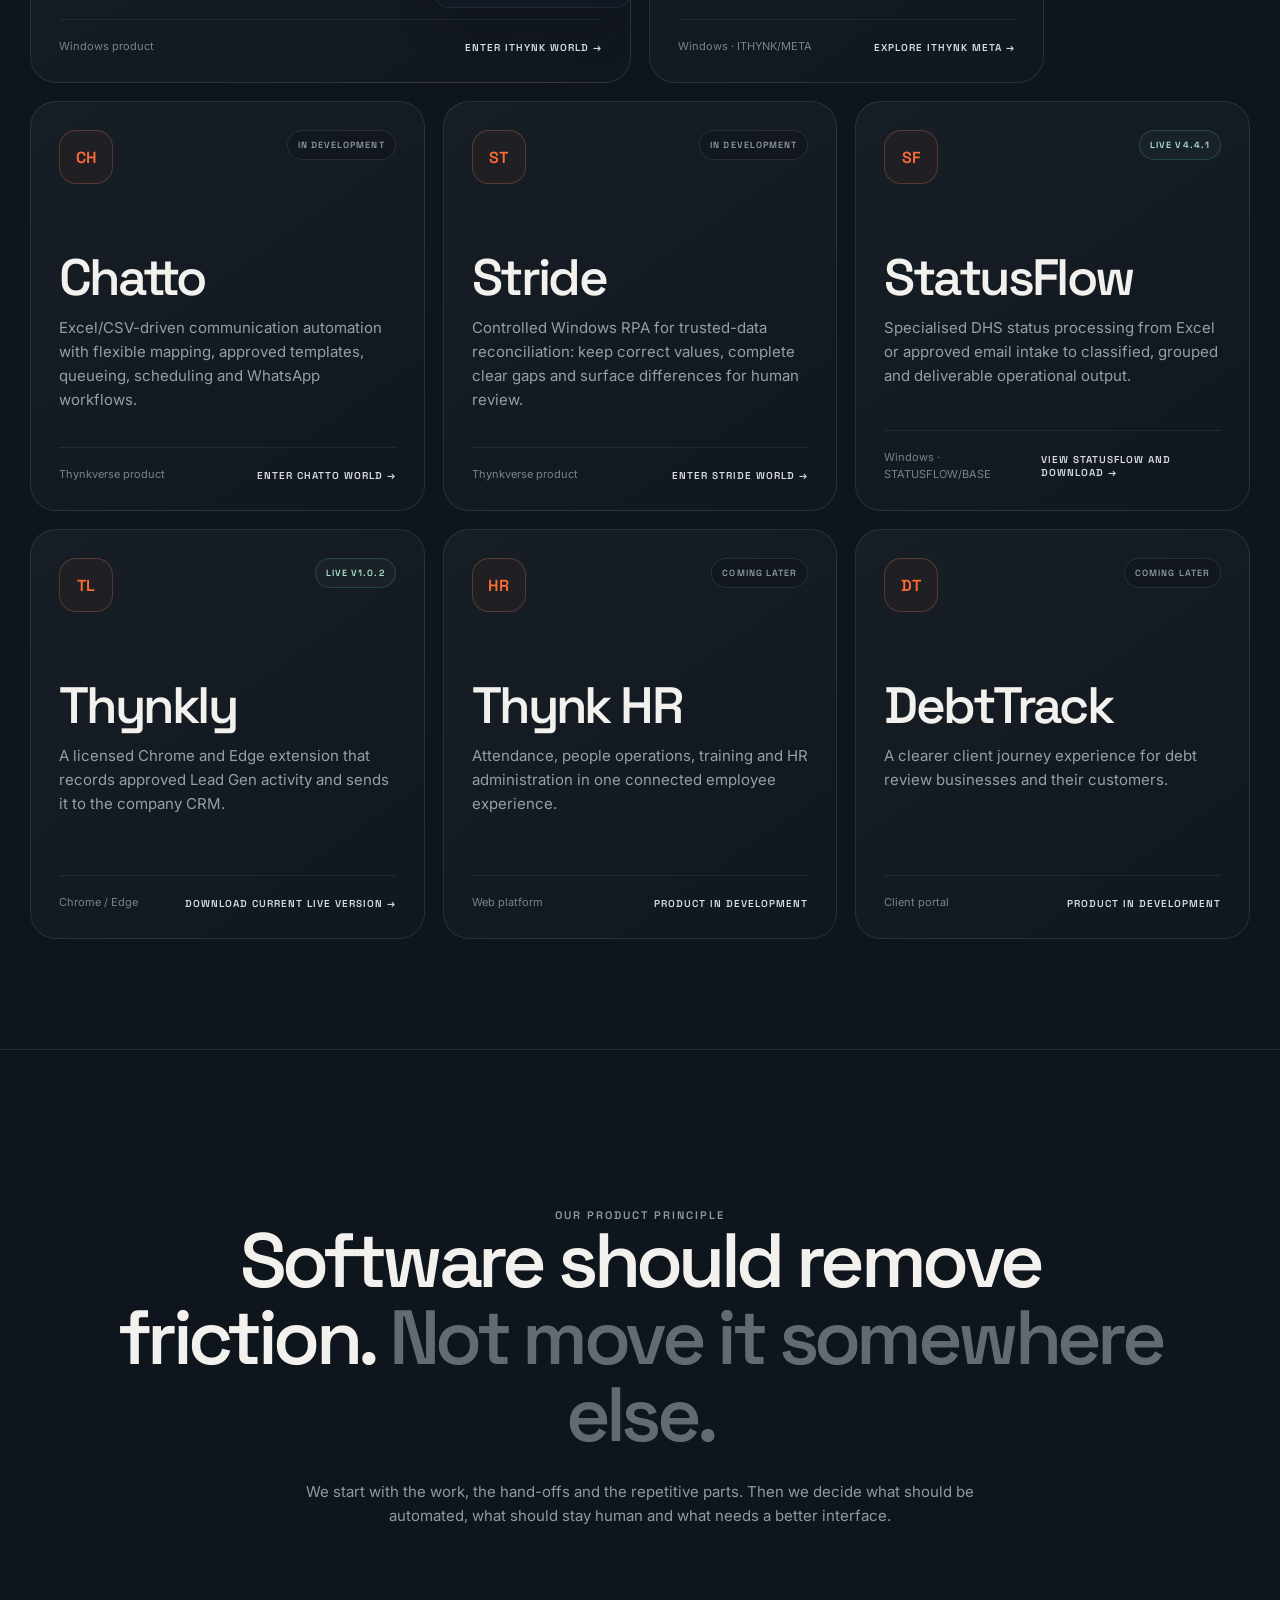
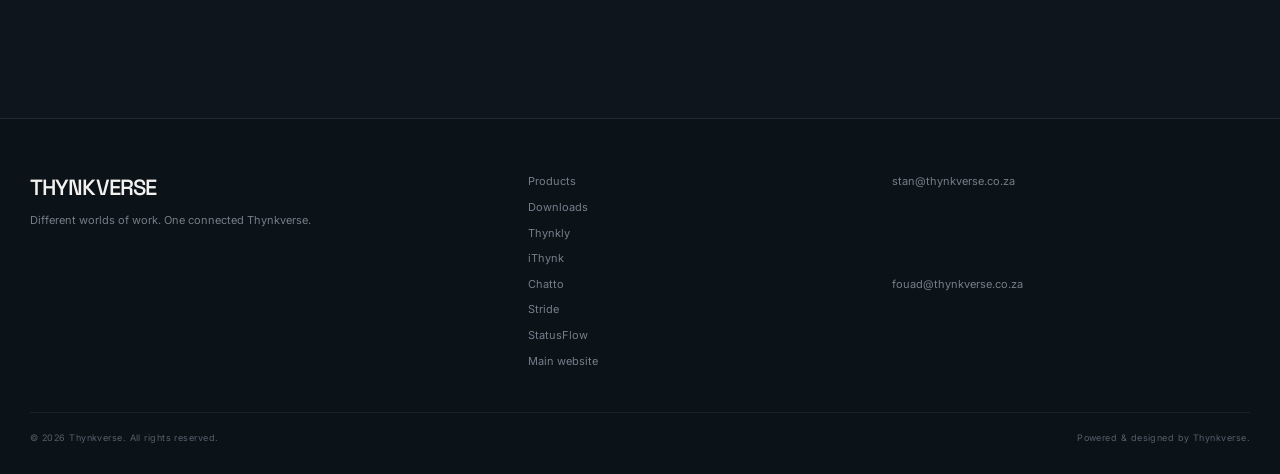
==== commit 915dc282: "Mark StatusFlow v4.4.1 LIVE" ====
--- a/index.html
+++ b/index.html
@@ -96,10 +96,10 @@
           </a>
 
           <a class="product-card reveal" href="statusflow.html">
-            <div class="product-top"><span class="product-icon">SF</span><span class="product-badge">In development</span></div>
+            <div class="product-top"><span class="product-icon">SF</span><span class="product-badge live">LIVE v4.4.1</span></div>
             <h3>StatusFlow</h3>
             <p>Specialised DHS status processing from Excel or approved email intake to classified, grouped and deliverable operational output.</p>
-            <div class="product-meta"><span>Thynkverse product</span><span class="product-link">Enter StatusFlow world →</span></div>
+            <div class="product-meta"><span>Windows · STATUSFLOW/BASE</span><span class="product-link">View StatusFlow and download →</span></div>
           </a>
 
           <a class="product-card reveal" href="thynkly.html">
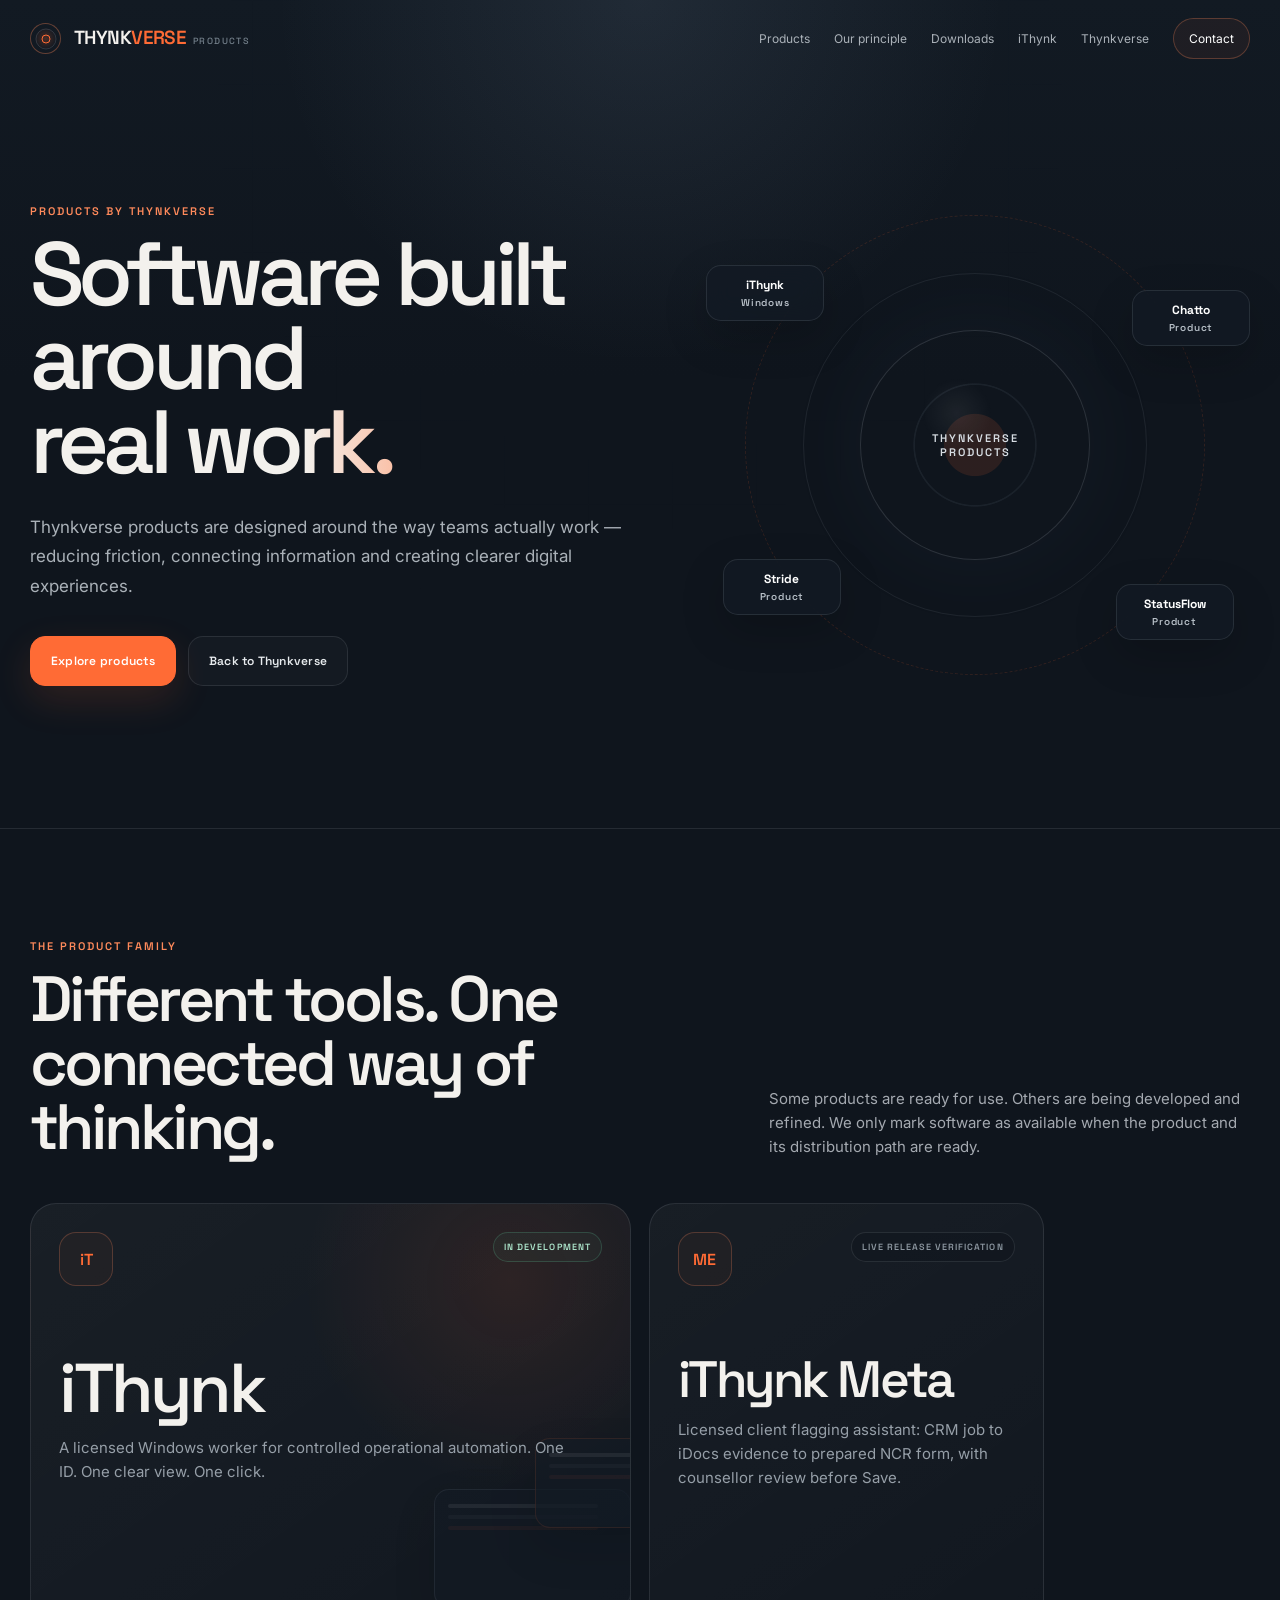
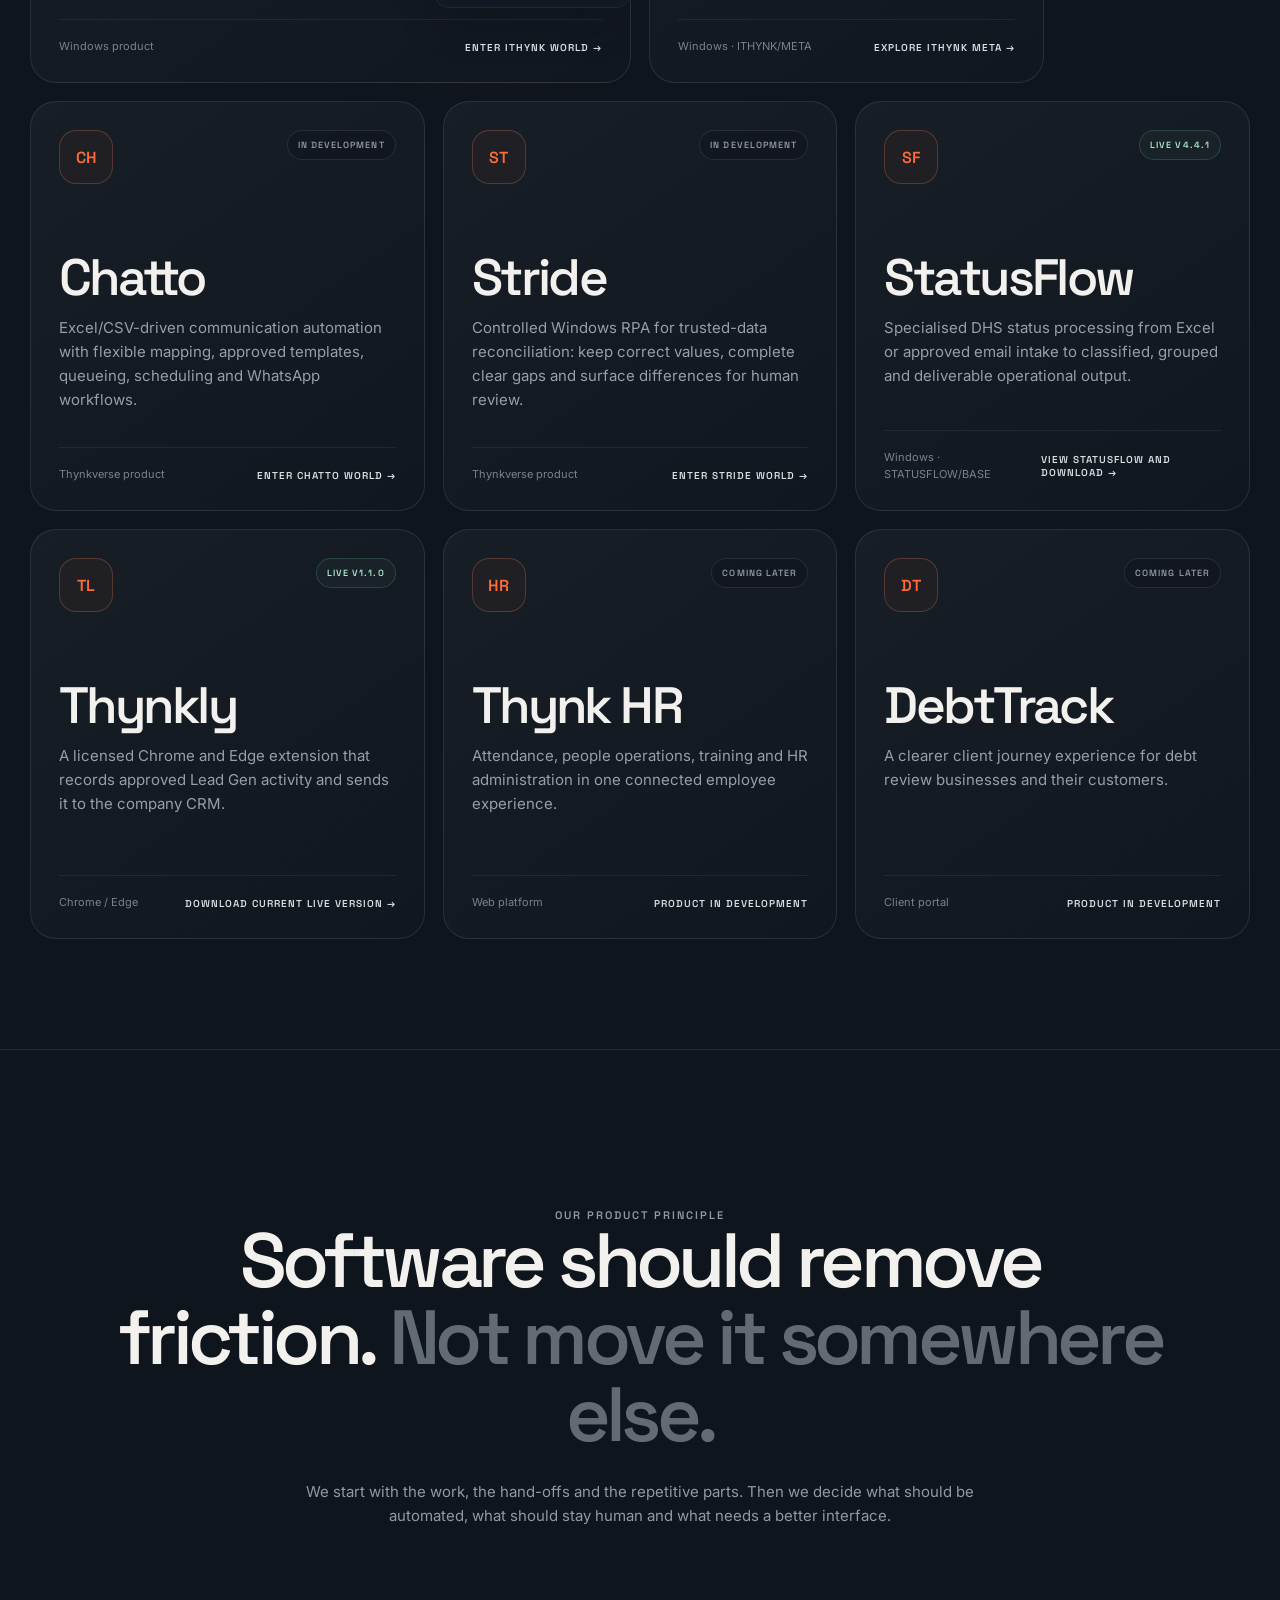
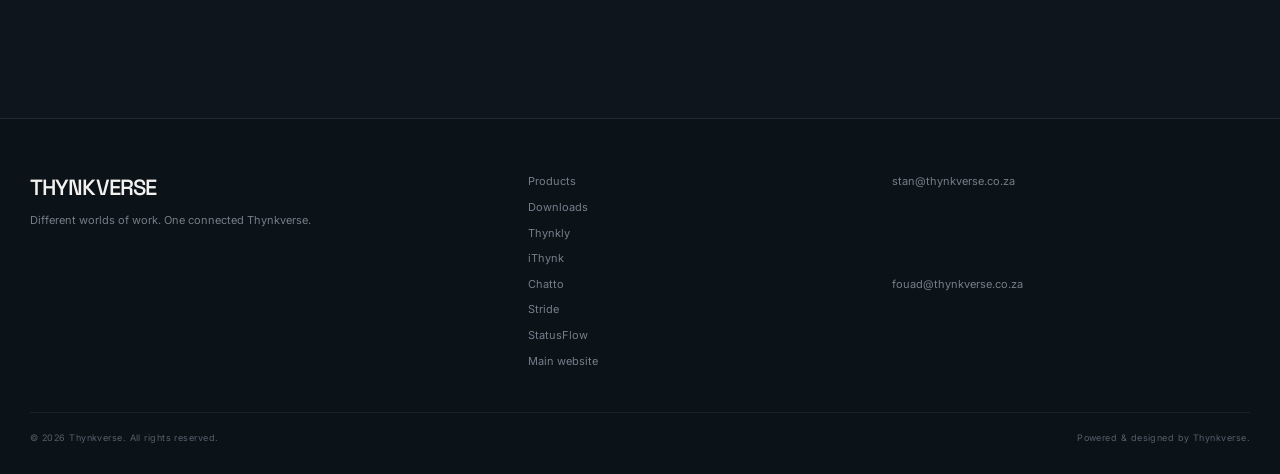
==== commit 9b690e92: "Thynkly Lead Gen v1.1.0 LIVE: download page Co-Authored-By: Claude Sonnet 5.5 <noreply@anthropic.com" ====
--- a/index.html
+++ b/index.html
@@ -103,7 +103,7 @@
           </a>
 
           <a class="product-card reveal" href="thynkly.html">
-            <div class="product-top"><span class="product-icon">TL</span><span class="product-badge live">LIVE v1.0.2</span></div>
+            <div class="product-top"><span class="product-icon">TL</span><span class="product-badge live">LIVE v1.1.0</span></div>
             <h3>Thynkly</h3>
             <p>A licensed Chrome and Edge extension that records approved Lead Gen activity and sends it to the company CRM.</p>
             <div class="product-meta"><span>Chrome / Edge</span><span class="product-link">Download current LIVE version →</span></div>
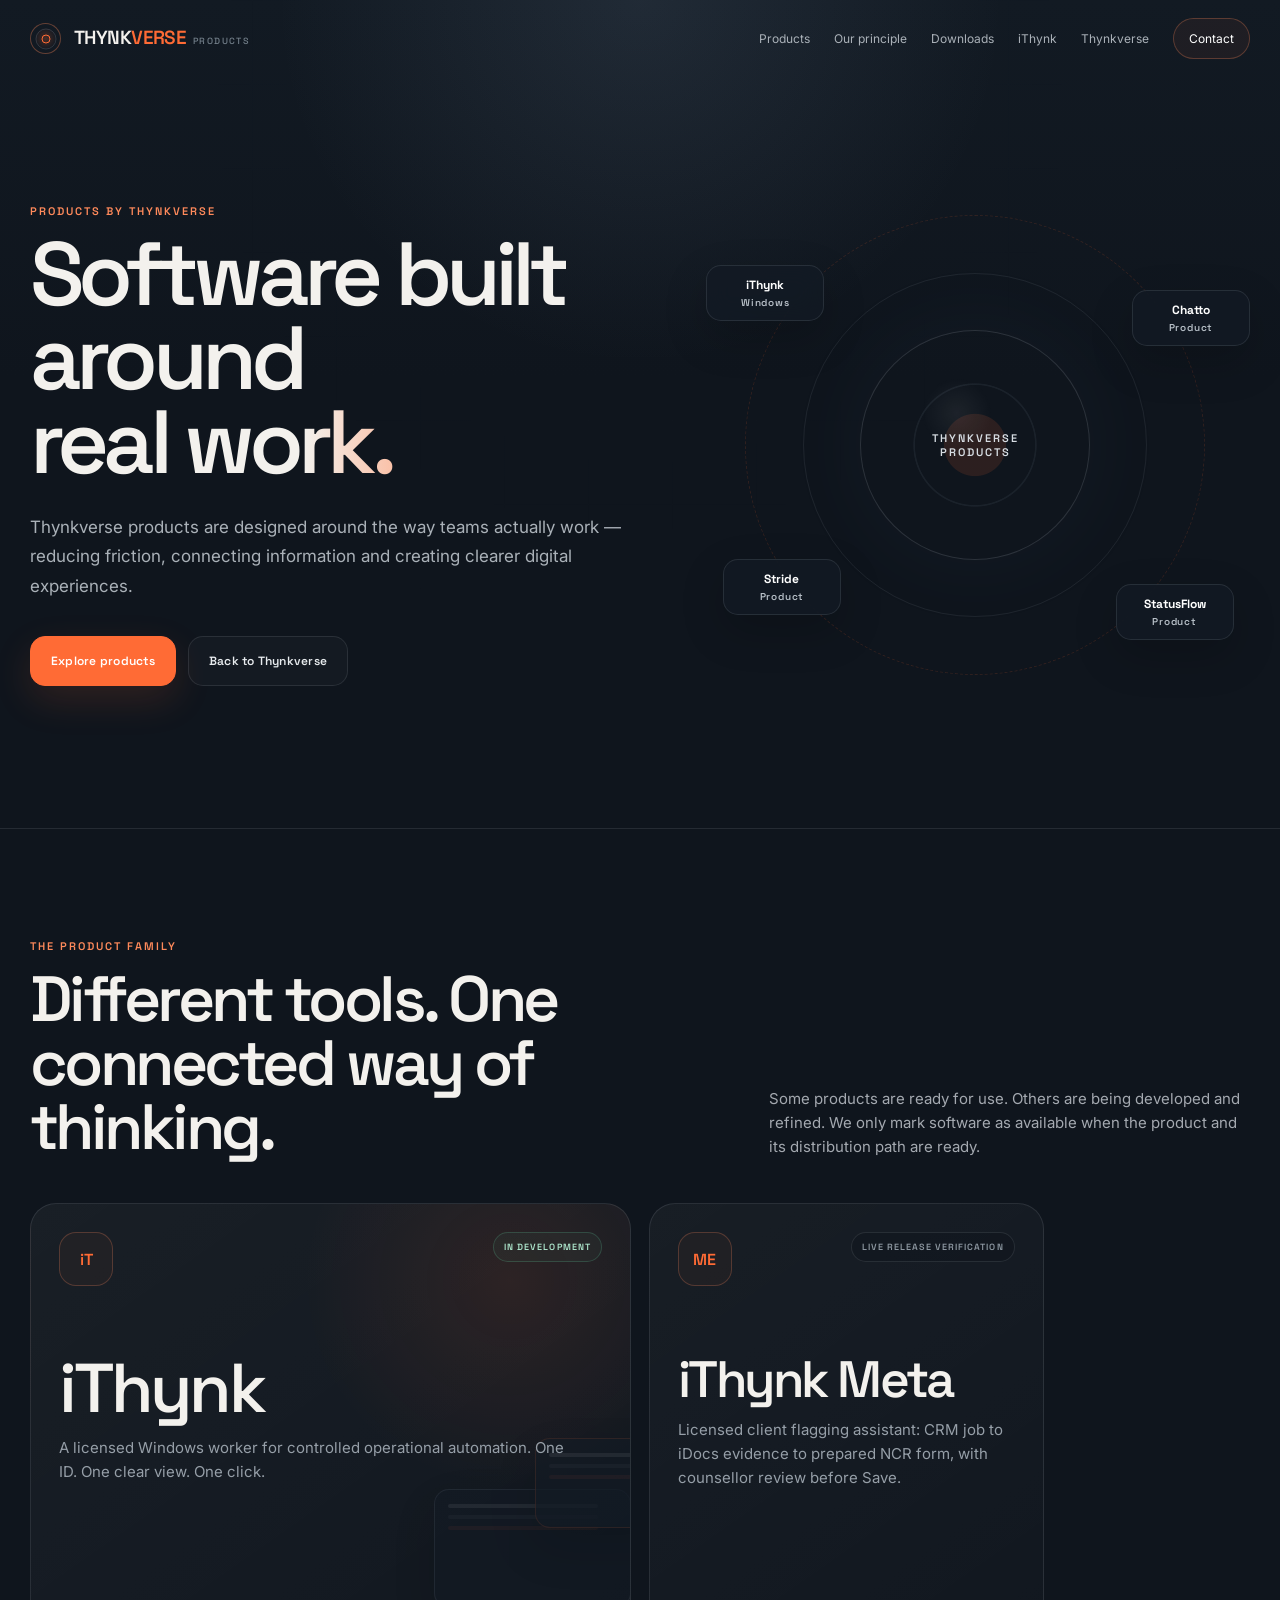
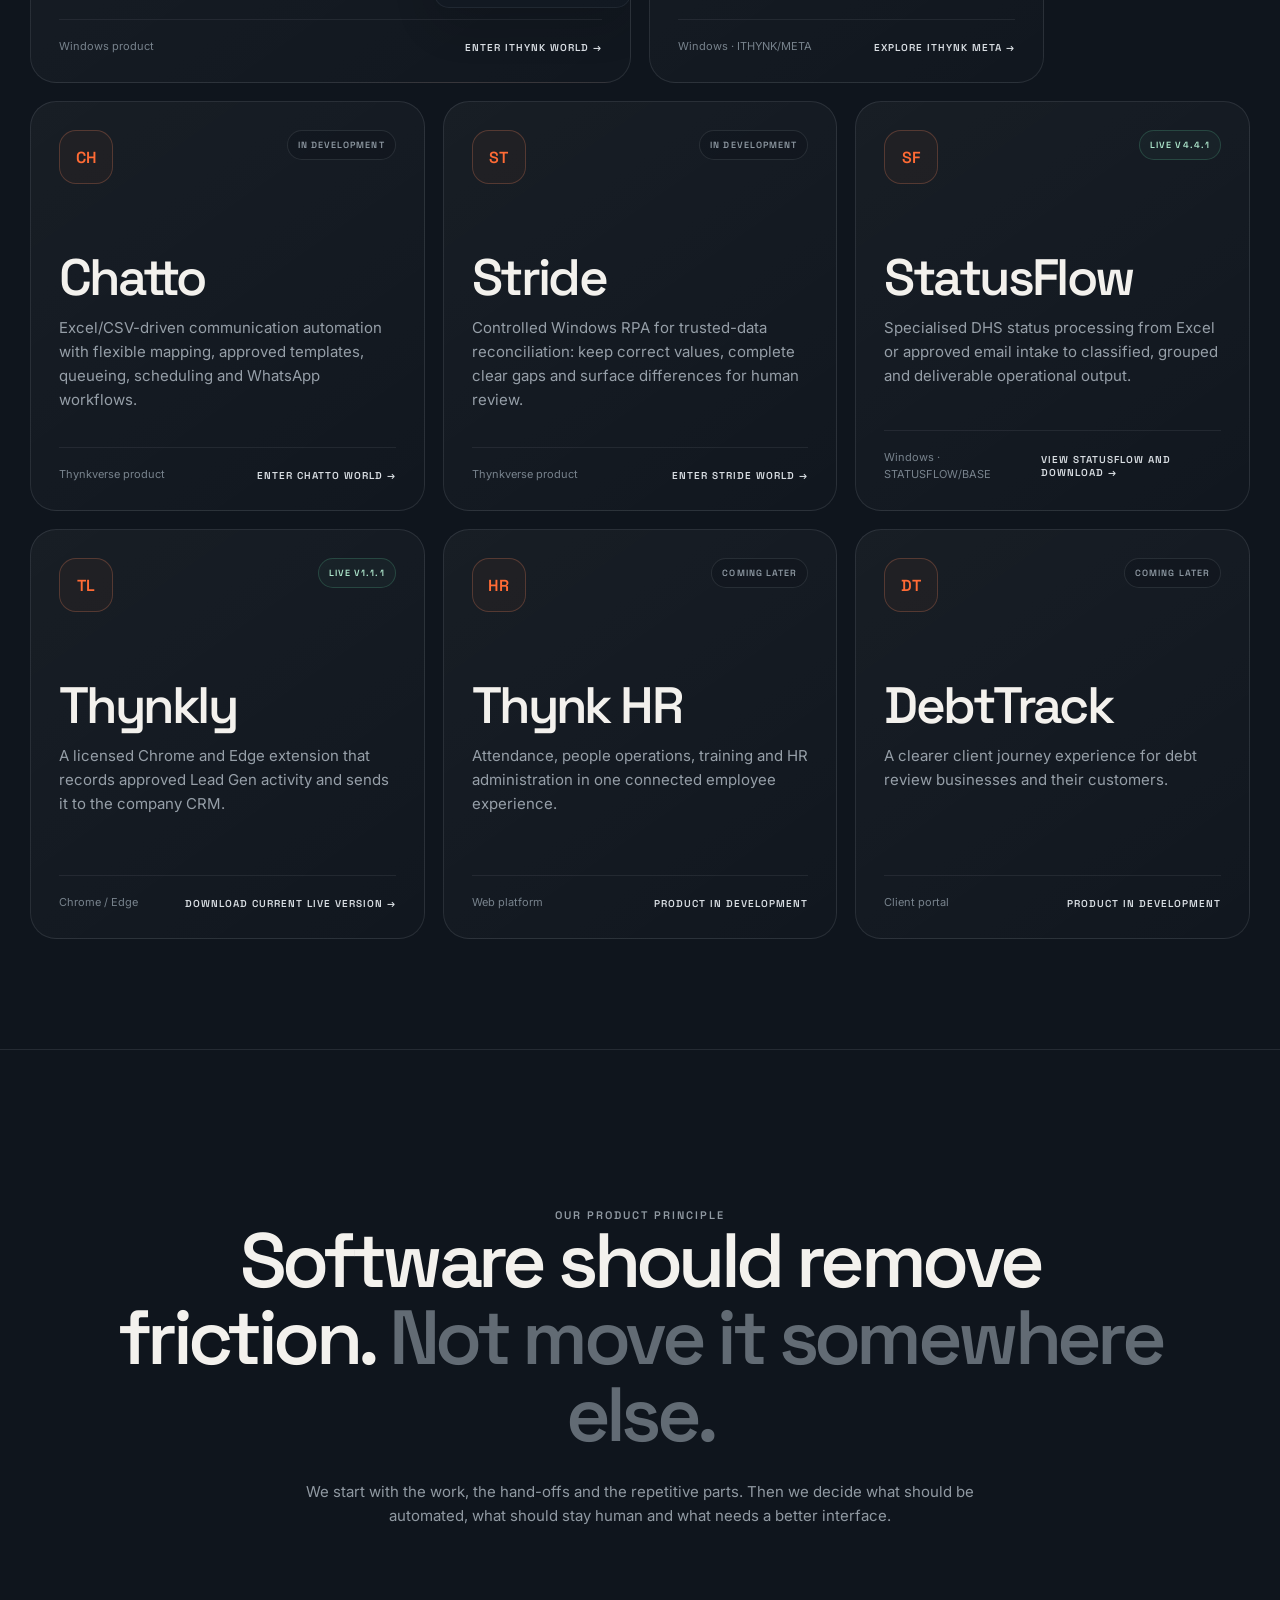
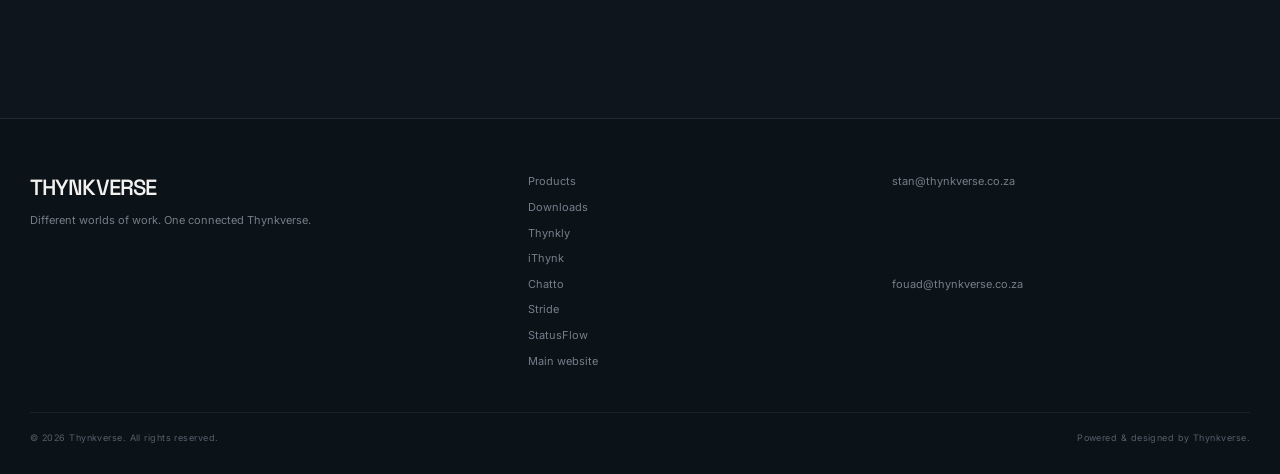
==== commit 21a13120: "Thynkly 1.1.1 LIVE: website buttons, site-hosted ZIP and checksum Co-Authored-By: Claude Sonnet 5.5 " ====
--- a/index.html
+++ b/index.html
@@ -103,7 +103,7 @@
           </a>
 
           <a class="product-card reveal" href="thynkly.html">
-            <div class="product-top"><span class="product-icon">TL</span><span class="product-badge live">LIVE v1.1.0</span></div>
+            <div class="product-top"><span class="product-icon">TL</span><span class="product-badge live">LIVE v1.1.1</span></div>
             <h3>Thynkly</h3>
             <p>A licensed Chrome and Edge extension that records approved Lead Gen activity and sends it to the company CRM.</p>
             <div class="product-meta"><span>Chrome / Edge</span><span class="product-link">Download current LIVE version →</span></div>
